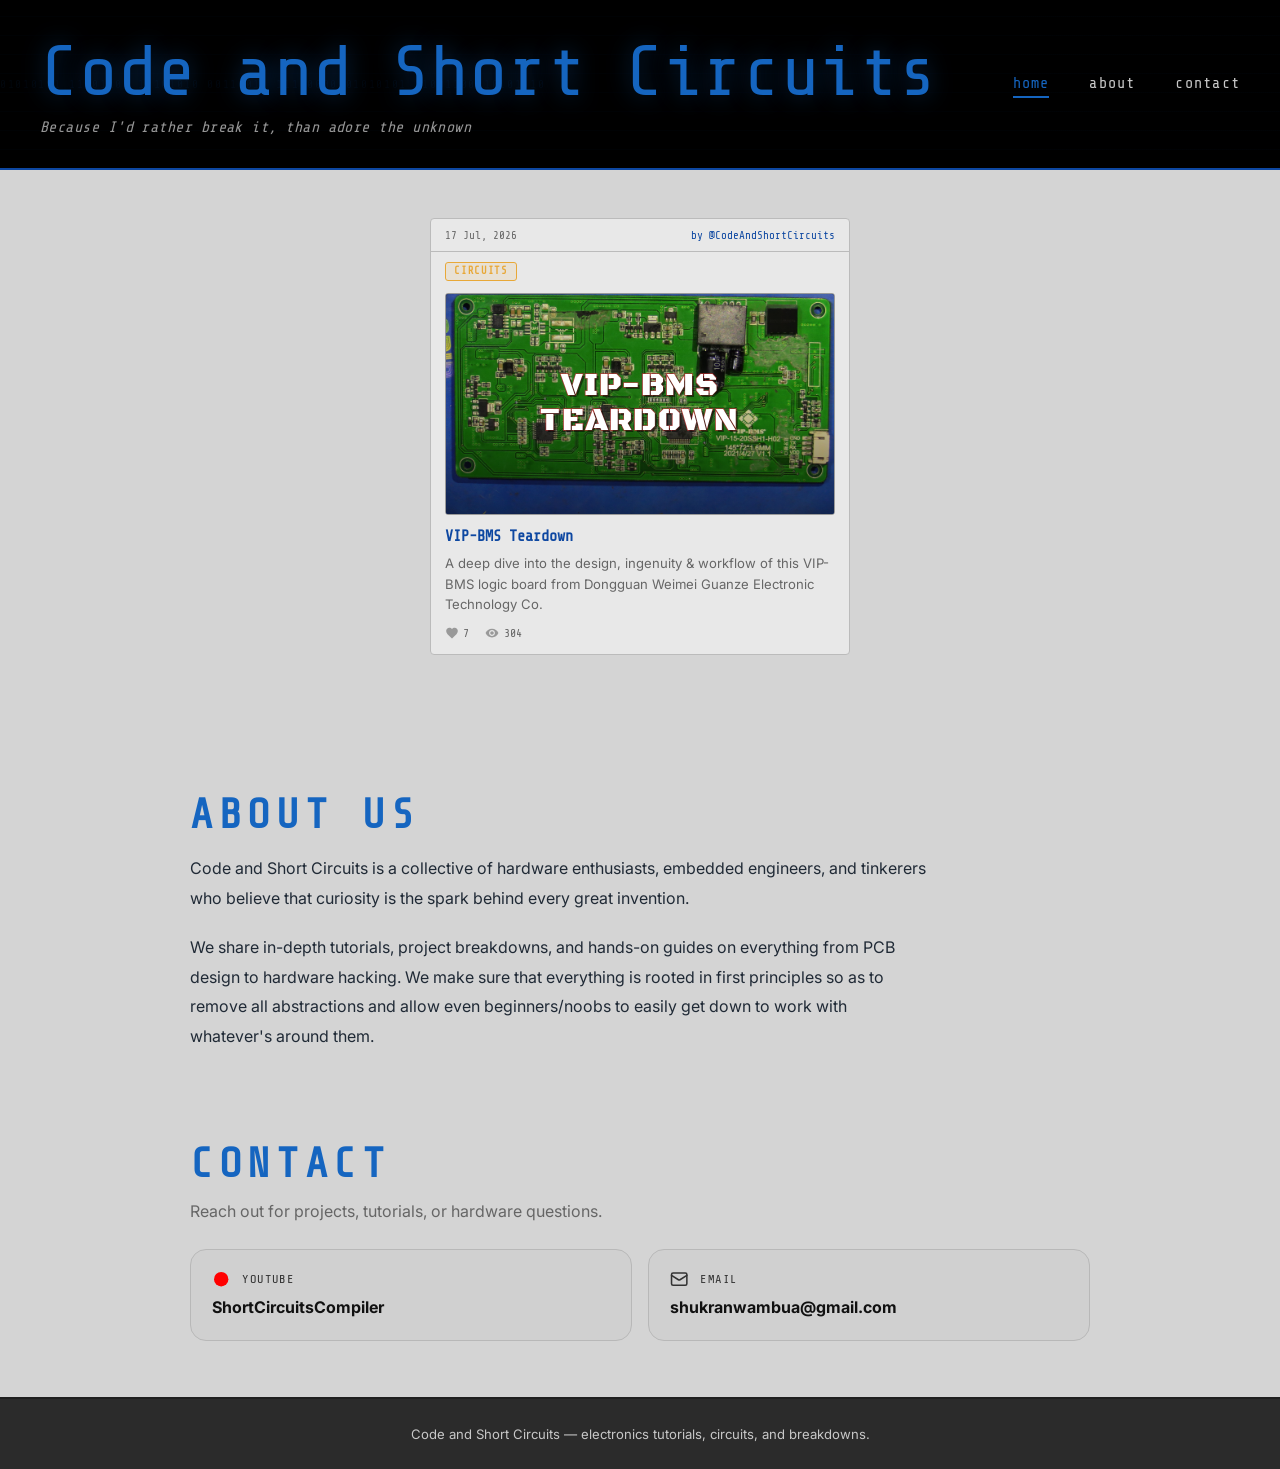
==== index.html @ 6eaabed3 "initial project commit" ====
<!DOCTYPE html>
<html lang="en">
<head>
  <meta charset="UTF-8" />
  <meta name="viewport" content="width=device-width, initial-scale=1.0" />
  <title>Code and Short Circuits</title>
  <link rel="preconnect" href="https://fonts.googleapis.com" />
  <link rel="preconnect" href="https://fonts.gstatic.com" crossorigin />
  <link href="https://fonts.googleapis.com/css2?family=Black+Ops+One&family=Share+Tech+Mono&family=Inter:wght@400;500;600&display=swap" rel="stylesheet" />
  <link rel="stylesheet" href="styles.css" />
</head>
<body>
  <header class="site-header">
    <div class="binary-bg" aria-hidden="true"></div>
    <div class="header-inner">
      <div class="title-block">
        <h1 class="site-title">Code and Short Circuits</h1>
        <p class="site-tagline">Because I'd rather break it, than adore the unknown</p>
      </div>
      <nav class="nav-bar">
        <a href="#" class="nav-link active">home</a>
        <a href="#about" class="nav-link">about</a>
        <a href="#contact" class="nav-link">contact</a>
      </nav>
    </div>
  </header>

  <main>
    <section class="content">
      <div class="cards-grid">
        <a href="bms-breakdown.html" class="flashcard">
          <div class="card-meta">
            <time datetime="2026-07-17">17 Jul, 2026</time>
            <span class="card-author">by @CodeAndShortCircuits</span>
          </div>
          <span class="category-tag circuits">Circuits</span>
          <div class="card-image">
            <div class="card-image-inner">
              <img
                src="CardImages/VIP_BMS_Image.JPG"
                alt="VIP-BMS logic board PCB from Dongguan Weimei Guanze Electronic Technology Co."
                class="card-thumbnail"
              />
              <div class="card-image-shade" aria-hidden="true"></div>
              <h2 class="card-overlay-title">VIP-BMS TEARDOWN</h2>
            </div>
          </div>
          <div class="card-body">
            <h3 class="card-title">VIP-BMS Teardown</h3>
            <p class="card-desc">
              A deep dive into the design, ingenuity &amp; workflow of this VIP-BMS logic board from Dongguan Weimei Guanze Electronic Technology Co.
            </p>
            <div class="card-stats">
              <span class="stat">
                <svg viewBox="0 0 24 24" width="14" height="14" fill="currentColor" aria-hidden="true"><path d="M12 21.35l-1.45-1.32C5.4 15.36 2 12.28 2 8.5 2 5.42 4.42 3 7.5 3c1.74 0 3.41.81 4.5 2.09C13.09 3.81 14.76 3 16.5 3 19.58 3 22 5.42 22 8.5c0 3.78-3.4 6.86-8.55 11.54L12 21.35z"/></svg>
                7
              </span>
              <span class="stat">
                <svg viewBox="0 0 24 24" width="14" height="14" fill="currentColor" aria-hidden="true"><path d="M12 4.5C7 4.5 2.73 7.61 1 12c1.73 4.39 6 7.5 11 7.5s9.27-3.11 11-7.5c-1.73-4.39-6-7.5-11-7.5zM12 17c-2.76 0-5-2.24-5-5s2.24-5 5-5 5 2.24 5 5-2.24 5-5 5zm0-8c-1.66 0-3 1.34-3 3s1.34 3 3 3 3-1.34 3-3-1.34-3-3-3z"/></svg>
                304
              </span>
            </div>
          </div>
        </a>
      </div>
    </section>

  <section class="about-section" id="about">
    <div class="about-inner">
      <h2>About Us</h2>
      <p>Code and Short Circuits is a collective of hardware enthusiasts, embedded engineers, and tinkerers who believe that curiosity is the spark behind every great invention.</p>
      <p>We share in-depth tutorials, project breakdowns, and hands-on guides on everything from PCB design to hardware hacking. We make sure that everything is rooted in first principles so as to remove all abstractions and allow even beginners/noobs to easily get down to work with whatever's around them.</p>
    </div>
  </section>

  <section class="contact-section" id="contact">
    <div class="contact-inner">
      <h2>Contact</h2>
      <p>Reach out for projects, tutorials, or hardware questions.</p>
      <div class="contact-grid">
        <a href="https://www.youtube.com/@ShortCircuitsCompiler" target="_blank" rel="noopener noreferrer" class="contact-card">
          <div class="contact-card-header">
            <svg xmlns="http://www.w3.org/2000/svg" xmlns:xlink="http://www.w3.org/1999/xlink" width="24px" height="24px" viewBox="0 0 512 512" class="contact-icon" aria-hidden="true">
              <circle cx="256" cy="256" r="200" fill="red" />
            </svg>
            <span>YouTube</span>
          </div>
          <strong>ShortCircuitsCompiler</strong>
        </a>
        <a href="mailto:shukranwambua@gmail.com" class="contact-card">
          <div class="contact-card-header">
            <svg xmlns="http://www.w3.org/2000/svg" width="24" height="24" viewBox="0 0 24 24" fill="none" stroke="currentColor" stroke-width="2" stroke-linecap="round" stroke-linejoin="round" class="contact-icon lucide lucide-mail text-warm-orange" aria-hidden="true">
              <rect width="20" height="16" x="2" y="4" rx="2"></rect>
              <path d="m22 7-8.97 5.7a1.94 1.94 0 0 1-2.06 0L2 7"></path>
            </svg>
            <span>Email</span>
          </div>
          <strong>shukranwambua@gmail.com</strong>
        </a>
      </div>
    </div>
  </section>

  <footer class="site-footer">
    <p>Code and Short Circuits — electronics tutorials, circuits, and breakdowns.</p>
  </footer>
</body>
</html>
---- styles.css ----
/* ── Variables ── */
:root {
  --header-bg: #000000;
  --dark-grey: #2b2b2b;
  --dark-grey-deep: #1f1f1f;
  --light-grey: #d4d4d4;
  --light-grey-soft: #e8e8e8;
  --accent: #1565c0;
  --accent-dim: #0d47a1;
  --accent-glow: rgba(21, 101, 192, 0.45);
  --text-on-dark: #c8c8c8;
  --text-on-light: #333;
  --text-muted: #666;
  --card-border: #bbb;
  --tag-circuits: #e8a838;
}

/* ── Reset ── */
*, *::before, *::after { box-sizing: border-box; margin: 0; padding: 0; }

html { scroll-behavior: smooth; }

body {
  font-family: 'Inter', system-ui, sans-serif;
  background: var(--light-grey);
  color: var(--text-on-light);
  min-height: 100vh;
  display: flex;
  flex-direction: column;
}

a { color: inherit; text-decoration: none; }

/* ── Header / Nav ── */
.site-header {
  background: var(--header-bg);
  border-bottom: 2px solid var(--accent-dim);
  position: sticky;
  top: 0;
  z-index: 100;
  overflow: hidden;
  padding: 2rem 2.5rem;
}

.header-inner {
  position: relative;
  display: flex;
  align-items: center;
  justify-content: space-between;
  gap: 2rem;
  width: 100%;
}

.nav-bar {
  display: flex;
  align-items: center;
  justify-content: flex-end;
  gap: 2.5rem;
  flex-shrink: 0;
}

.nav-link {
  font-family: 'Share Tech Mono', monospace;
  font-size: 0.95rem;
  text-transform: lowercase;
  letter-spacing: 0.08em;
  color: var(--text-on-dark);
  padding: 0.3rem 0;
  border-bottom: 2px solid transparent;
  transition: color 0.2s, border-color 0.2s;
}

.nav-link:hover,
.nav-link.active {
  color: var(--accent);
  border-bottom-color: var(--accent);
}

.binary-bg {
  position: absolute;
  inset: 0;
  opacity: 0.06;
  background-image:
    repeating-linear-gradient(
      0deg,
      transparent,
      transparent 18px,
      rgba(21, 101, 192, 0.4) 18px,
      rgba(21, 101, 192, 0.4) 19px
    );
  font-family: 'Share Tech Mono', monospace;
  pointer-events: none;
}

.binary-bg::after {
  content: '01010101 11001100 10101010 00110011 11110000 01010101 11001100 10101010';
  position: absolute;
  top: 50%;
  left: 0;
  right: 0;
  transform: translateY(-50%);
  font-size: 0.7rem;
  color: var(--accent);
  letter-spacing: 0.15em;
  white-space: nowrap;
  overflow: hidden;
  text-overflow: clip;
}

.title-block {
  flex: 1;
  min-width: 0;
}

.site-title {
  font-family: 'Share Tech Mono', monospace;
  font-size: clamp(2.4rem, 6.5vw, 4.5rem);
  font-weight: 400;
  color: var(--accent);
  line-height: 1.1;
  text-align: left;
  text-shadow: 0 0 24px var(--accent-glow);
}

.site-tagline {
  font-family: 'Share Tech Mono', monospace;
  font-size: clamp(0.75rem, 1.8vw, 0.95rem);
  color: var(--text-on-dark);
  opacity: 0.75;
  margin-top: 0.5rem;
  letter-spacing: 0.03em;
  font-style: italic;
}

/* ── Content Area ── */
.content {
  flex: 1;
  background: var(--light-grey);
  padding: 3rem 1.5rem 4rem;
}

.cards-grid {
  display: flex;
  justify-content: center;
  max-width: 420px;
  margin: 0 auto;
}

/* ── Flashcard ── */
.flashcard {
  display: block;
  background: var(--light-grey-soft);
  border: 1px solid var(--card-border);
  border-radius: 4px;
  overflow: hidden;
  width: 100%;
  transition: transform 0.25s ease, box-shadow 0.25s ease, border-color 0.25s ease;
  cursor: pointer;
}

.flashcard:hover {
  transform: translateY(-4px);
  border-color: var(--accent);
  box-shadow:
    0 0 0 2px var(--accent),
    0 0 18px var(--accent-glow),
    0 12px 32px rgba(13, 71, 161, 0.3);
}

.card-meta {
  display: flex;
  justify-content: space-between;
  align-items: center;
  padding: 0.6rem 0.85rem;
  font-family: 'Share Tech Mono', monospace;
  font-size: 0.68rem;
  color: var(--text-muted);
  border-bottom: 1px solid var(--card-border);
}

.card-author {
  color: var(--accent-dim);
}

.category-tag {
  display: inline-block;
  margin: 0.6rem 0.85rem 0;
  padding: 0.15rem 0.55rem;
  font-family: 'Share Tech Mono', monospace;
  font-size: 0.65rem;
  font-weight: 600;
  text-transform: uppercase;
  letter-spacing: 0.06em;
  border-radius: 3px;
  border: 1px solid;
}

.category-tag.circuits {
  color: var(--tag-circuits);
  border-color: var(--tag-circuits);
  background: rgba(232, 168, 56, 0.1);
}

/* ── Card Image + Stencil Title ── */
.card-image {
  margin: 0.75rem 0.85rem 0;
  border-radius: 3px;
  overflow: hidden;
  border: 1px solid #999;
}

.card-image-inner {
  position: relative;
  height: 220px;
  display: flex;
  align-items: center;
  justify-content: center;
  overflow: hidden;
  background: #1a1a1a;
}

.card-thumbnail {
  position: absolute;
  inset: 0;
  width: 100%;
  height: 100%;
  object-fit: cover;
  object-position: center;
}

.card-image-shade {
  position: absolute;
  inset: 0;
  background: linear-gradient(
    to top,
    rgba(0, 0, 0, 0.55) 0%,
    rgba(0, 0, 0, 0.15) 45%,
    rgba(0, 0, 0, 0.1) 100%
  );
  pointer-events: none;
}

.card-overlay-title {
  position: relative;
  z-index: 2;
  font-family: 'Black Ops One', 'Impact', sans-serif;
  font-size: clamp(1.5rem, 5vw, 2rem);
  font-weight: 400;
  text-transform: uppercase;
  text-align: center;
  line-height: 1.1;
  color: #fff;
  letter-spacing: 0.04em;
  /* Stencil outline effect matching reference thumbnails */
  -webkit-text-stroke: 1.5px rgba(180, 40, 40, 0.85);
  paint-order: stroke fill;
  text-shadow:
    2px 2px 0 rgba(0, 0, 0, 0.5),
    0 0 12px rgba(255, 255, 255, 0.15);
  padding: 0 1rem;
}

/* ── Card Body ── */
.card-body {
  padding: 0.85rem;
}

.card-title {
  font-family: 'Share Tech Mono', monospace;
  font-size: 0.95rem;
  color: var(--accent-dim);
  margin-bottom: 0.5rem;
}

.card-desc {
  font-size: 0.82rem;
  line-height: 1.55;
  color: var(--text-muted);
  margin-bottom: 0.75rem;
}

.card-stats {
  display: flex;
  gap: 1rem;
  font-family: 'Share Tech Mono', monospace;
  font-size: 0.72rem;
  color: var(--text-muted);
}

.stat {
  display: flex;
  align-items: center;
  gap: 0.3rem;
}

.stat svg {
  opacity: 0.6;
}

/* ── About Section ── */
.about-section {
  background: var(--light-grey);
  padding: 3.5rem 1.5rem 2rem;
}

.about-inner {
  max-width: 900px;
  margin: 0 auto;
  padding: 1rem 0;
}

.about-inner h2 {
  font-family: 'Share Tech Mono', monospace;
  font-size: clamp(2rem, 4vw, 2.6rem);
  color: var(--accent);
  letter-spacing: 0.16em;
  margin-bottom: 1rem;
  text-transform: uppercase;
}

.about-inner p {
  font-size: 1rem;
  line-height: 1.85;
  color: #202a36;
  max-width: 74ch;
  margin-bottom: 1.25rem;
}

.about-inner p:last-of-type {
  margin-bottom: 0;
}

/* ── Contact Section ── */
.contact-section {
  background: var(--light-grey);
  padding: 2.5rem 1.5rem 3.5rem;
}

.contact-inner {
  max-width: 900px;
  margin: 0 auto;
}

.contact-inner h2 {
  font-family: 'Share Tech Mono', monospace;
  font-size: clamp(2rem, 4vw, 2.6rem);
  color: var(--accent);
  letter-spacing: 0.16em;
  margin-bottom: 0.9rem;
  text-transform: uppercase;
}

.contact-inner p {
  color: var(--text-muted);
  margin-bottom: 1.75rem;
  max-width: 70ch;
}

.contact-grid {
  display: grid;
  grid-template-columns: repeat(2, minmax(0, 1fr));
  gap: 1rem;
}

.contact-card {
  display: block;
  background: #d0d0d0;
  border: 1px solid #b8b8b8;
  border-radius: 16px;
  padding: 1.25rem 1.3rem;
  transition: transform 0.2s ease, box-shadow 0.2s ease;
}

.contact-card:hover {
  transform: translateY(-3px);
  box-shadow: 0 18px 30px rgba(0, 0, 0, 0.08);
}

.contact-card-header {
  display: flex;
  align-items: center;
  gap: 0.75rem;
  margin-bottom: 0.5rem;
}

.contact-icon {
  width: 1.15rem;
  height: 1.15rem;
  color: #333;
  flex-shrink: 0;
}

.contact-card span {
  display: block;
  font-family: 'Share Tech Mono', monospace;
  font-size: 0.75rem;
  letter-spacing: 0.12em;
  text-transform: uppercase;
  color: #333;
}

.contact-card strong {
  display: block;
  color: #111;
  font-size: 1rem;
  line-height: 1.45;
}

/* ── Footer ── */
.site-footer {
  background: var(--dark-grey);
  color: var(--text-on-dark);
  text-align: center;
  padding: 1.5rem;
  font-size: 0.82rem;
  line-height: 1.7;
  border-top: 2px solid var(--dark-grey-deep);
}

.site-footer a {
  color: var(--accent);
  transition: opacity 0.2s;
}

.site-footer a:hover {
  opacity: 0.8;
}

/* ── Responsive ── */
@media (max-width: 768px) {
  .site-header { padding: 1.25rem 1.25rem; }
  .header-inner {
    flex-direction: column;
    align-items: flex-start;
    gap: 1rem;
  }
  .nav-bar { width: 100%; justify-content: flex-end; gap: 1.5rem; }
  .site-title { font-size: clamp(1.6rem, 7vw, 2.4rem); }
}

@media (max-width: 480px) {
  .card-meta { flex-direction: column; align-items: flex-start; gap: 0.2rem; }
}
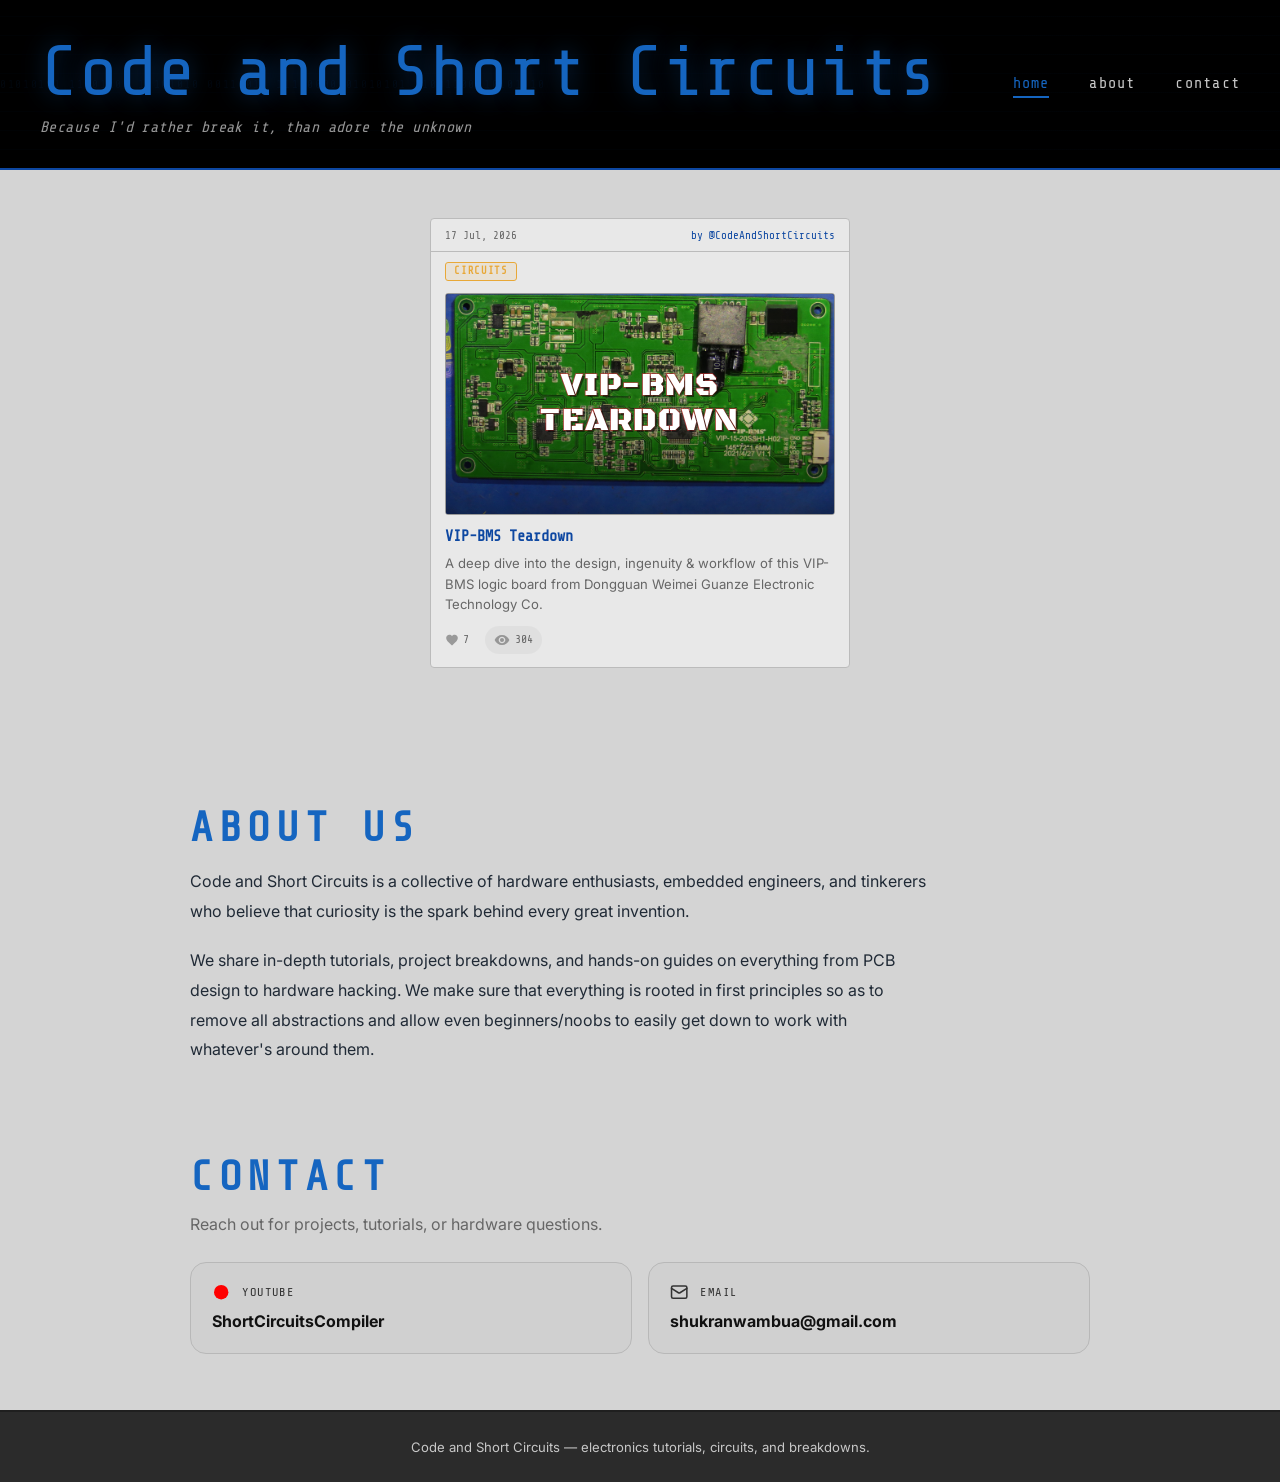
==== commit 8b78486e: "bms afe log changes" ====
--- a/index.html
+++ b/index.html
@@ -6,6 +6,7 @@
   <title>Code and Short Circuits</title>
   <link rel="preconnect" href="https://fonts.googleapis.com" />
   <link rel="preconnect" href="https://fonts.gstatic.com" crossorigin />
+  <meta name="google-site-verification" content="vv0WGR9-4IQcElNidmwWjbWOndIQie-t2IBKinfuXVA" />
   <link href="https://fonts.googleapis.com/css2?family=Black+Ops+One&family=Share+Tech+Mono&family=Inter:wght@400;500;600&display=swap" rel="stylesheet" />
   <link rel="stylesheet" href="styles.css" />
 </head>
@@ -28,7 +29,7 @@
   <main>
     <section class="content">
       <div class="cards-grid">
-        <a href="bms-breakdown.html" class="flashcard">
+        <a href="CodeAndShortCircuitsWeb/bms-breakdown.html" class="flashcard">
           <div class="card-meta">
             <time datetime="2026-07-17">17 Jul, 2026</time>
             <span class="card-author">by @CodeAndShortCircuits</span>
@@ -37,7 +38,7 @@
           <div class="card-image">
             <div class="card-image-inner">
               <img
-                src="CardImages/VIP_BMS_Image.JPG"
+                src="CodeAndShortCircuitsWeb/CardImages/VIP_BMS_Image.JPG"
                 alt="VIP-BMS logic board PCB from Dongguan Weimei Guanze Electronic Technology Co."
                 class="card-thumbnail"
               />
@@ -53,11 +54,11 @@
             <div class="card-stats">
               <span class="stat">
                 <svg viewBox="0 0 24 24" width="14" height="14" fill="currentColor" aria-hidden="true"><path d="M12 21.35l-1.45-1.32C5.4 15.36 2 12.28 2 8.5 2 5.42 4.42 3 7.5 3c1.74 0 3.41.81 4.5 2.09C13.09 3.81 14.76 3 16.5 3 19.58 3 22 5.42 22 8.5c0 3.78-3.4 6.86-8.55 11.54L12 21.35z"/></svg>
-                7
+                <span id="card-like-count">7</span>
               </span>
-              <span class="stat">
-                <svg viewBox="0 0 24 24" width="14" height="14" fill="currentColor" aria-hidden="true"><path d="M12 4.5C7 4.5 2.73 7.61 1 12c1.73 4.39 6 7.5 11 7.5s9.27-3.11 11-7.5c-1.73-4.39-6-7.5-11-7.5zM12 17c-2.76 0-5-2.24-5-5s2.24-5 5-5 5 2.24 5 5-2.24 5-5 5zm0-8c-1.66 0-3 1.34-3 3s1.34 3 3 3 3-1.34 3-3-1.34-3-3-3z"/></svg>
-                304
+              <span class="stat hit-stat heat-low" id="card-hit-stat" aria-label="Article popularity based on views">
+                <svg id="card-hit-icon" viewBox="0 0 24 24" width="14" height="14" fill="currentColor" aria-hidden="true"><path d="M12 4.5C7 4.5 2.73 7.61 1 12c1.73 4.39 6 7.5 11 7.5s9.27-3.11 11-7.5c-1.73-4.39-6-7.5-11-7.5zM12 17c-2.76 0-5-2.24-5-5s2.24-5 5-5 5 2.24 5 5-2.24 5-5 5zm0-8c-1.66 0-3 1.34-3 3s1.34 3 3 3 3-1.34 3-3-1.34-3-3-3z"/></svg>
+                <span id="card-hit-count">304</span>
               </span>
             </div>
           </div>
@@ -104,5 +105,71 @@
   <footer class="site-footer">
     <p>Code and Short Circuits — electronics tutorials, circuits, and breakdowns.</p>
   </footer>
+  <script>
+    const CARD_POST_SLUG = 'bms-breakdown';
+    const CARD_BASE_LIKES = 7;
+
+    function getCardLikes() {
+      return Number(localStorage.getItem(`like_${CARD_POST_SLUG}`) ?? CARD_BASE_LIKES);
+    }
+
+    function setCardLikes() {
+      const cardLikeCount = document.getElementById('card-like-count');
+      if (cardLikeCount) {
+        cardLikeCount.textContent = getCardLikes().toLocaleString();
+      }
+    }
+
+    function updateCardHitStyle(count) {
+      const hitStat = document.getElementById('card-hit-stat');
+      if (!hitStat) return;
+
+      hitStat.classList.remove('heat-low', 'heat-medium', 'heat-high');
+      if (count >= 500) {
+        hitStat.classList.add('heat-high');
+      } else if (count >= 150) {
+        hitStat.classList.add('heat-medium');
+      } else {
+        hitStat.classList.add('heat-low');
+      }
+    }
+
+    function refreshCardHitCount() {
+      fetch('https://api.countapi.xyz/get/codeandshortcircuits/bms-breakdown')
+        .then((response) => {
+          if (!response.ok) throw new Error('Counter API error');
+          return response.json();
+        })
+        .then((data) => {
+          const hitEl = document.getElementById('card-hit-count');
+          if (hitEl) {
+            const value = Number(data.value);
+            hitEl.textContent = value.toLocaleString();
+            updateCardHitStyle(value);
+          }
+        })
+        .catch((error) => {
+          console.error('Card hit counter failed', error);
+        });
+    }
+
+    window.addEventListener('storage', (event) => {
+      if (event.key === `like_${CARD_POST_SLUG}`) {
+        setCardLikes();
+      }
+    });
+
+    if (window.BroadcastChannel) {
+      const sharedChannel = new BroadcastChannel('css-likes');
+      sharedChannel.addEventListener('message', (event) => {
+        if (event.data?.type === 'like' && event.data.slug === CARD_POST_SLUG) {
+          setCardLikes();
+        }
+      });
+    }
+
+    setCardLikes();
+    refreshCardHitCount();
+  </script>
 </body>
 </html>
--- a/styles.css
+++ b/styles.css
@@ -199,6 +199,35 @@
   color: var(--tag-circuits);
   border-color: var(--tag-circuits);
   background: rgba(232, 168, 56, 0.1);
+}
+
+.hit-stat {
+  display: inline-flex;
+  align-items: center;
+  gap: 0.45rem;
+  padding: 0.35rem 0.55rem;
+  border-radius: 999px;
+  transition: background 0.2s ease, color 0.2s ease, transform 0.2s ease;
+}
+
+.hit-stat.heat-low {
+  color: var(--text-muted);
+  background: rgba(0, 0, 0, 0.04);
+}
+
+.hit-stat.heat-medium {
+  color: #e09b00;
+  background: rgba(224, 155, 0, 0.12);
+}
+
+.hit-stat.heat-high {
+  color: #d32f2f;
+  background: rgba(211, 47, 47, 0.15);
+}
+
+.hit-stat svg {
+  width: 16px;
+  height: 16px;
 }
 
 /* ── Card Image + Stencil Title ── */
